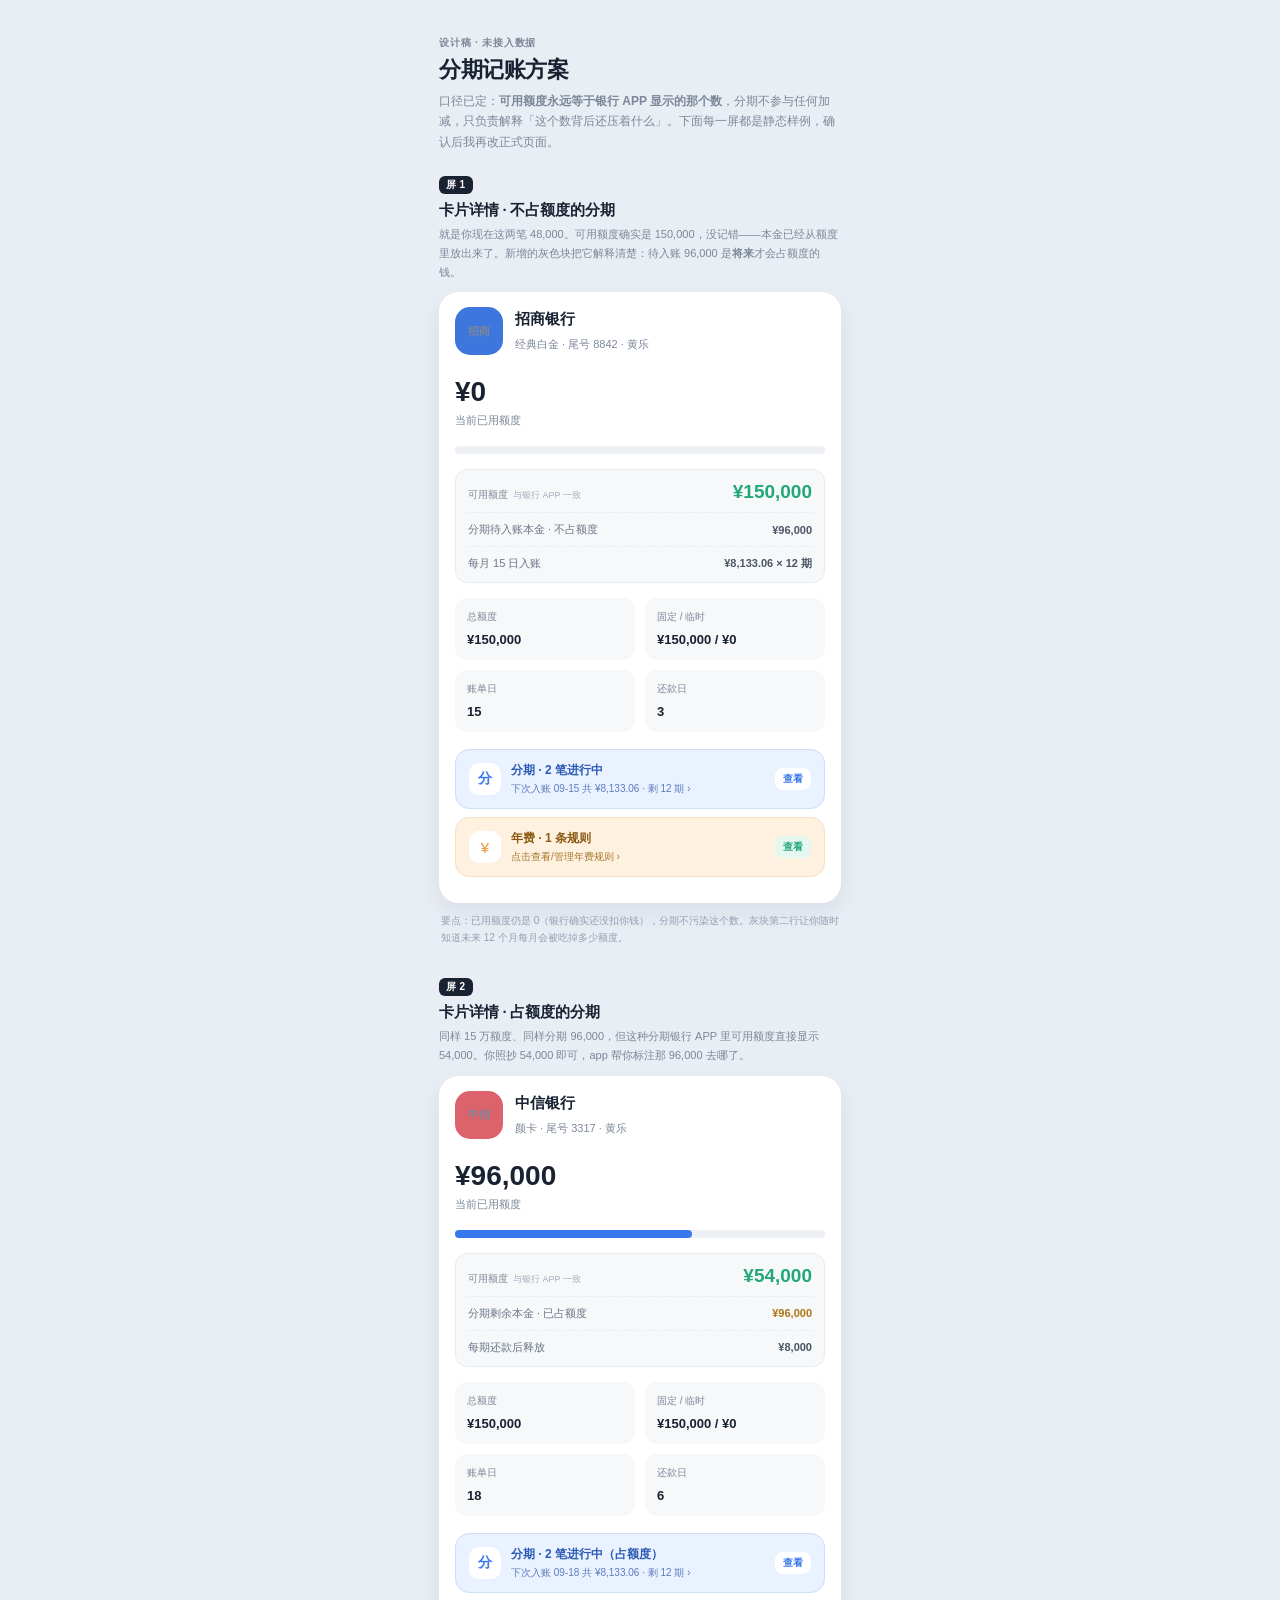
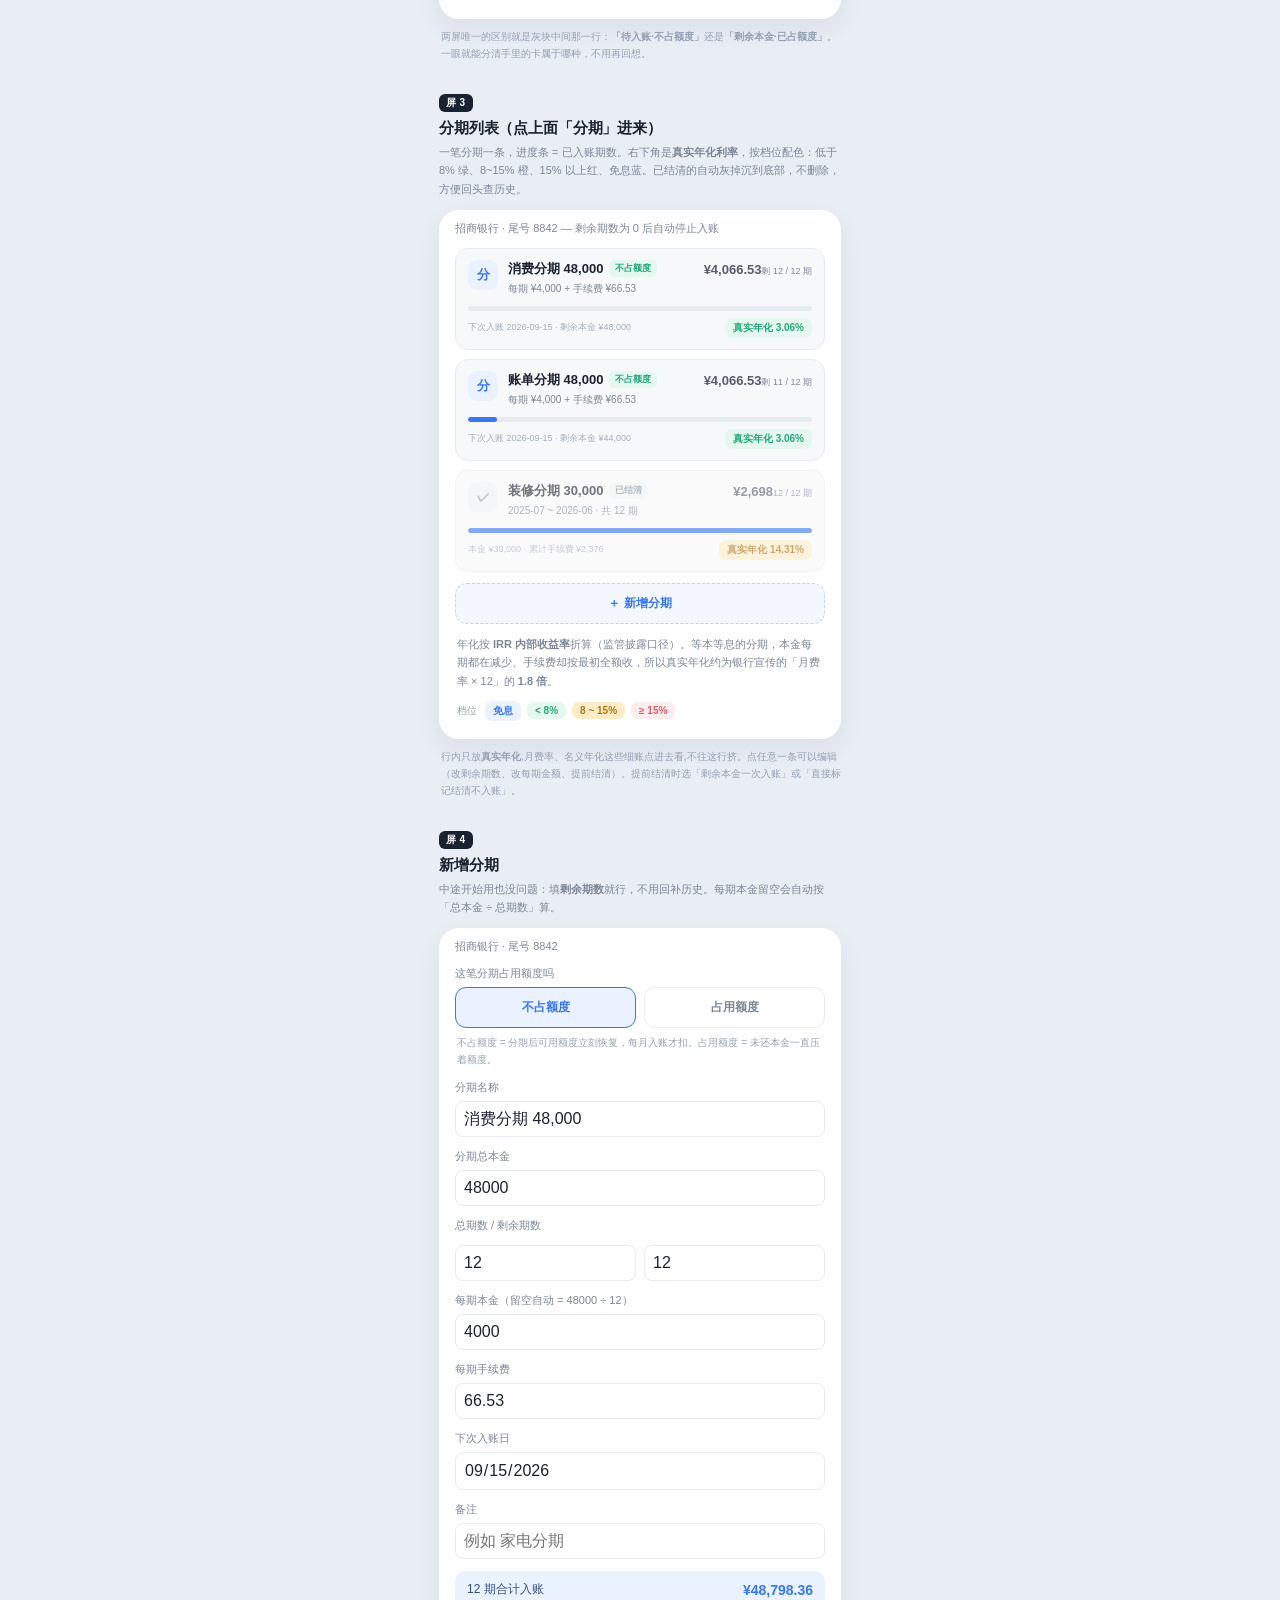
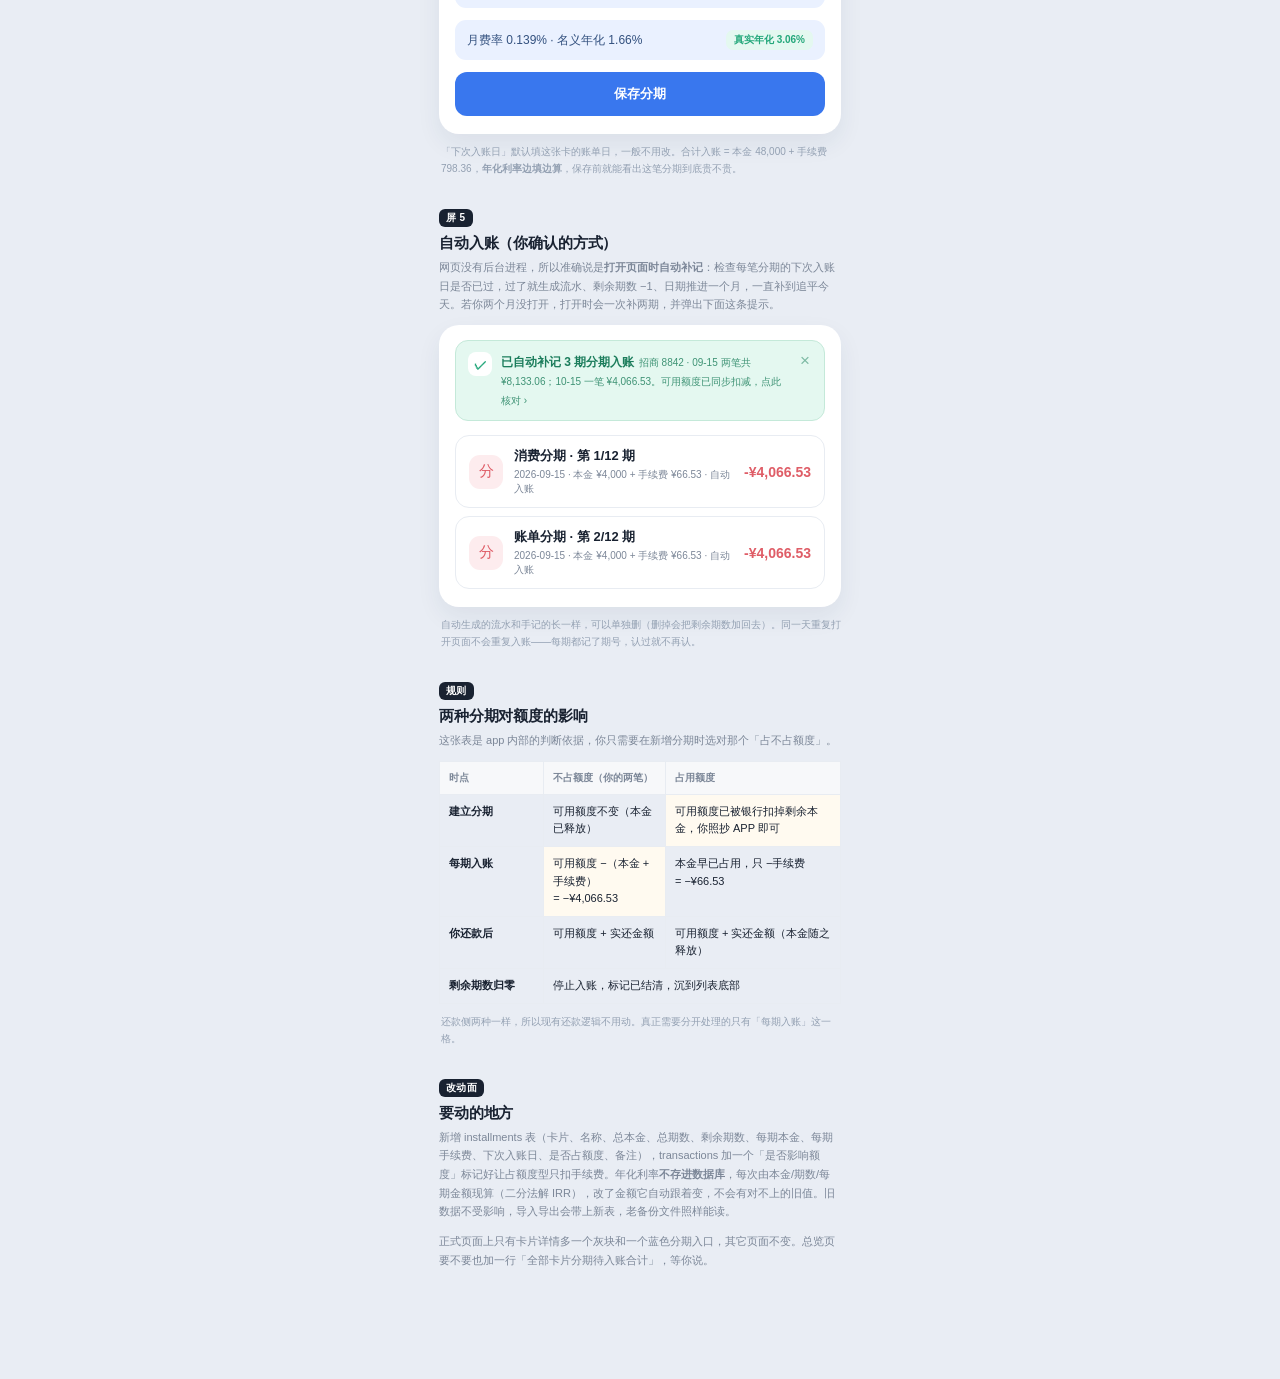
==== design-installment.html @ d898bb65 "新增信用卡分期:两种分期只差是否占用额度,到入账日打开页面自动补记,列表显示IRR真实年化,资源版本升到20260824a 数据层:新增 installments 表,transactions 增加 " ====
<!DOCTYPE html>
<html lang="zh-CN">
<head>
<meta charset="utf-8">
<meta name="viewport" content="width=device-width,initial-scale=1,viewport-fit=cover">
<title>分期功能设计稿 · 账务管家</title>
<link rel="stylesheet" href="styles.css">
<style>
/* 设计稿专用外壳(不进正式页面) */
.spec{max-width:430px;margin:0 auto;padding:calc(16px + env(safe-area-inset-top)) 14px 60px}
.spec-title{font-size:22px;font-weight:700;letter-spacing:-.02em;margin:0 0 6px}
.spec-lead{font-size:12px;color:var(--muted);line-height:1.7;margin:0 0 22px}
.spec-sec{margin-bottom:30px}
.spec-num{display:inline-block;font-size:10px;font-weight:800;color:#fff;background:var(--ink);border-radius:6px;padding:2px 7px;margin-bottom:7px;letter-spacing:.04em}
.spec-h{font-size:15px;font-weight:700;margin:0 0 5px}
.spec-cap{font-size:11px;color:var(--muted);line-height:1.7;margin:0 0 11px}
.mock{background:var(--surface);border-radius:20px;padding:15px 16px 18px;box-shadow:var(--shadow)}
.spec-note{font-size:10px;color:#93a0b2;line-height:1.7;margin-top:9px;padding-left:2px}

/* ===== 以下是准备搬进 pwa-overrides.css 的新增样式 ===== */

/* 额度拆解:可用额度下面挂一行解释 */
.limit-split{background:#f7f8fa;border:1px solid var(--line);border-radius:12px;padding:11px 12px;margin:-6px 0 15px}
.limit-split .ls-top{display:flex;align-items:baseline;justify-content:space-between}
.limit-split .ls-label{font-size:10px;color:var(--muted)}
.limit-split .ls-value{font-size:19px;font-weight:700;color:var(--green)}
.limit-split .ls-bank{font-size:9px;color:#a3aebd;margin-left:5px;font-weight:500}
.limit-split .ls-line{display:flex;align-items:center;justify-content:space-between;margin-top:9px;padding-top:9px;border-top:1px dashed var(--line);font-size:11px;color:#6a7686}
.limit-split .ls-line b{font-weight:700;color:#4a5566}
.limit-split .ls-line.occupy b{color:#b07414}

/* 分期入口块(仿年费块,蓝色系) */
.inst-entry{display:flex;align-items:center;gap:10px;background:var(--blue-soft);border:1px solid #cfdefb;border-radius:14px;padding:12px 13px;margin:4px 0 8px;cursor:pointer}
.inst-entry .ie-icon{width:32px;height:32px;border-radius:10px;display:grid;place-items:center;background:#fff;color:var(--blue);font-size:14px;font-weight:800;flex:0 0 auto}
.inst-entry .ie-body{flex:1;display:flex;flex-direction:column;gap:3px;min-width:0}
.inst-entry .ie-title{font-size:12px;font-weight:700;color:#2c5bb5}
.inst-entry .ie-sub{font-size:10px;color:#5c7dbd}
.inst-entry .ie-state{font-size:10px;font-weight:700;padding:4px 8px;border-radius:8px;background:#fff;color:var(--blue)}

/* 分期条目 */
.inst-row{background:#f7f8fa;border:1px solid var(--line);border-radius:13px;padding:11px 12px;margin-bottom:9px}
.inst-row .ir-top{display:flex;align-items:flex-start;gap:10px}
.inst-row .ir-ic{width:30px;height:30px;border-radius:9px;background:var(--blue-soft);color:var(--blue);display:grid;place-items:center;font-size:13px;font-weight:800;flex:0 0 auto}
.inst-row .ir-body{flex:1;min-width:0}
.inst-row .ir-title{font-size:13px;font-weight:700;display:flex;align-items:center;gap:6px;flex-wrap:wrap}
.inst-row .ir-sub{font-size:10px;color:var(--muted);margin-top:3px;line-height:1.6}
.inst-row .ir-amt{flex:0 0 auto;text-align:right}
.inst-row .ir-per{font-size:13px;font-weight:700;color:#54606e;white-space:nowrap}
.inst-row .ir-left{font-size:9px;color:var(--muted);margin-top:2px}
.inst-tag{font-size:9px;font-weight:800;border-radius:6px;padding:2px 6px;white-space:nowrap;background:var(--green-soft);color:var(--green)}
.inst-tag.occupy{background:#fdecc8;color:#b07414}
.inst-tag.done{background:#eef1f5;color:#8b96a5}
.inst-bar{height:5px;background:#e7ebf1;border-radius:6px;margin-top:9px;overflow:hidden}
.inst-bar span{display:block;height:100%;background:var(--blue);border-radius:6px}
.inst-row.settled{opacity:.62}
.inst-row.settled .ir-ic{background:#eef1f5;color:#8b96a5}
.inst-foot{display:flex;align-items:center;justify-content:space-between;gap:8px;font-size:9px;color:#a3aebd;margin-top:7px}
.inst-foot>span:first-child{min-width:0;overflow:hidden;text-overflow:ellipsis;white-space:nowrap}
/* 年化利率 chip:按真实年化(IRR)分档配色 0=免息 <8%绿 8~15%橙 >=15%红 */
.rate-chip{flex:0 0 auto;font-size:10px;font-weight:800;border-radius:7px;padding:3px 8px;white-space:nowrap}
.rate-chip.free{background:var(--blue-soft);color:var(--blue)}
.rate-chip.low{background:var(--green-soft);color:var(--green)}
.rate-chip.mid{background:#fdecc8;color:#b07414}
.rate-chip.high{background:var(--red-soft);color:var(--red)}
.rate-legend{display:flex;align-items:center;flex-wrap:wrap;gap:6px;margin:10px 2px 0}
.rate-legend em{font-style:normal;font-size:10px;color:#93a0b2;margin-right:2px}

/* 自动补记提示条 */
.autopost{display:flex;align-items:flex-start;gap:9px;background:var(--green-soft);border:1px solid #c4e9d9;border-radius:13px;padding:11px 12px;margin-bottom:14px}
.autopost .ap-ic{width:24px;height:24px;border-radius:8px;background:#fff;color:var(--green);display:grid;place-items:center;font-size:13px;font-weight:800;flex:0 0 auto}
.autopost .ap-body{flex:1;min-width:0}
.autopost .ap-title{font-size:12px;font-weight:700;color:#1c7d5c}
.autopost .ap-sub{font-size:10px;color:#3f9375;margin-top:3px;line-height:1.6}
.autopost .ap-x{border:0;background:transparent;color:#7cb9a3;font-size:17px;line-height:1;padding:0 2px;cursor:pointer}

/* 规则对照表 */
.rule-table{width:100%;border-collapse:collapse;font-size:11px;margin-top:4px}
.rule-table th,.rule-table td{border:1px solid var(--line);padding:8px 9px;text-align:left;vertical-align:top;line-height:1.6}
.rule-table th{background:#f7f8fa;font-size:10px;color:var(--muted);font-weight:700}
.rule-table td b{color:var(--ink)}
.rule-table .hit{background:#fffaf0}
</style>
</head>
<body>
<div class="spec">

<p class="eyebrow">设计稿 · 未接入数据</p>
<h1 class="spec-title">分期记账方案</h1>
<p class="spec-lead">口径已定：<b>可用额度永远等于银行 APP 显示的那个数</b>，分期不参与任何加减，只负责解释「这个数背后还压着什么」。下面每一屏都是静态样例，确认后我再改正式页面。</p>

<!-- ============ 屏 1 ============ -->
<section class="spec-sec">
  <span class="spec-num">屏 1</span>
  <h2 class="spec-h">卡片详情 · 不占额度的分期</h2>
  <p class="spec-cap">就是你现在这两笔 48,000。可用额度确实是 150,000，没记错——本金已经从额度里放出来了。新增的灰色块把它解释清楚：待入账 96,000 是<b>将来</b>才会占额度的钱。</p>
  <div class="mock">
    <div class="detail-hero"><span class="bank-mark blue">招商</span><div><strong>招商银行</strong><span>经典白金 · 尾号 8842 · 黄乐</span></div></div>
    <div class="detail-amount">¥0</div><div class="detail-caption">当前已用额度</div>
    <div class="detail-progress"><span style="width:0%"></span></div>

    <div class="limit-split">
      <div class="ls-top"><span class="ls-label">可用额度<span class="ls-bank">与银行 APP 一致</span></span><span class="ls-value">¥150,000</span></div>
      <div class="ls-line"><span>分期待入账本金 · 不占额度</span><b>¥96,000</b></div>
      <div class="ls-line"><span>每月 15 日入账</span><b>¥8,133.06 × 12 期</b></div>
    </div>

    <div class="detail-grid">
      <div class="detail-cell"><span>总额度</span><strong>¥150,000</strong></div>
      <div class="detail-cell"><span>固定 / 临时</span><strong>¥150,000 / ¥0</strong></div>
      <div class="detail-cell"><span>账单日</span><strong>15</strong></div>
      <div class="detail-cell"><span>还款日</span><strong>3</strong></div>
    </div>

    <div class="inst-entry"><span class="ie-icon">分</span><span class="ie-body"><span class="ie-title">分期 · 2 笔进行中</span><span class="ie-sub">下次入账 09-15 共 ¥8,133.06 · 剩 12 期 ›</span></span><span class="ie-state">查看</span></div>
    <div class="annual-fee"><span class="af-icon">¥</span><span class="af-body"><span class="af-title">年费 · 1 条规则</span><span class="af-sub">点击查看/管理年费规则 ›</span></span><span class="af-state">查看</span></div>
  </div>
  <p class="spec-note">要点：已用额度仍是 0（银行确实还没扣你钱），分期不污染这个数。灰块第二行让你随时知道未来 12 个月每月会被吃掉多少额度。</p>
</section>

<!-- ============ 屏 2 ============ -->
<section class="spec-sec">
  <span class="spec-num">屏 2</span>
  <h2 class="spec-h">卡片详情 · 占额度的分期</h2>
  <p class="spec-cap">同样 15 万额度、同样分期 96,000，但这种分期银行 APP 里可用额度直接显示 54,000。你照抄 54,000 即可，app 帮你标注那 96,000 去哪了。</p>
  <div class="mock">
    <div class="detail-hero"><span class="bank-mark red">中信</span><div><strong>中信银行</strong><span>颜卡 · 尾号 3317 · 黄乐</span></div></div>
    <div class="detail-amount">¥96,000</div><div class="detail-caption">当前已用额度</div>
    <div class="detail-progress"><span style="width:64%"></span></div>

    <div class="limit-split">
      <div class="ls-top"><span class="ls-label">可用额度<span class="ls-bank">与银行 APP 一致</span></span><span class="ls-value">¥54,000</span></div>
      <div class="ls-line occupy"><span>分期剩余本金 · 已占额度</span><b>¥96,000</b></div>
      <div class="ls-line"><span>每期还款后释放</span><b>¥8,000</b></div>
    </div>

    <div class="detail-grid">
      <div class="detail-cell"><span>总额度</span><strong>¥150,000</strong></div>
      <div class="detail-cell"><span>固定 / 临时</span><strong>¥150,000 / ¥0</strong></div>
      <div class="detail-cell"><span>账单日</span><strong>18</strong></div>
      <div class="detail-cell"><span>还款日</span><strong>6</strong></div>
    </div>

    <div class="inst-entry"><span class="ie-icon">分</span><span class="ie-body"><span class="ie-title">分期 · 2 笔进行中（占额度）</span><span class="ie-sub">下次入账 09-18 共 ¥8,133.06 · 剩 12 期 ›</span></span><span class="ie-state">查看</span></div>
  </div>
  <p class="spec-note">两屏唯一的区别就是灰块中间那一行：<b>「待入账·不占额度」</b>还是<b>「剩余本金·已占额度」</b>。一眼就能分清手里的卡属于哪种，不用再回想。</p>
</section>


<!-- ============ 屏 3 ============ -->
<section class="spec-sec">
  <span class="spec-num">屏 3</span>
  <h2 class="spec-h">分期列表（点上面「分期」进来）</h2>
  <p class="spec-cap">一笔分期一条，进度条 = 已入账期数。右下角是<b>真实年化利率</b>，按档位配色：低于 8% 绿、8~15% 橙、15% 以上红、免息蓝。已结清的自动灰掉沉到底部，不删除，方便回头查历史。</p>
  <div class="mock">
    <p class="muted" style="margin:-4px 0 12px">招商银行 · 尾号 8842 — 剩余期数为 0 后自动停止入账</p>

    <div class="inst-row">
      <div class="ir-top">
        <span class="ir-ic">分</span>
        <span class="ir-body">
          <span class="ir-title">消费分期 48,000<span class="inst-tag">不占额度</span></span>
          <span class="ir-sub">每期 ¥4,000 + 手续费 ¥66.53</span>
        </span>
        <span class="ir-amt"><span class="ir-per">¥4,066.53</span><span class="ir-left">剩 12 / 12 期</span></span>
      </div>
      <div class="inst-bar"><span style="width:0%"></span></div>
      <div class="inst-foot"><span>下次入账 2026-09-15 · 剩余本金 ¥48,000</span><span class="rate-chip low">真实年化 3.06%</span></div>
    </div>

    <div class="inst-row">
      <div class="ir-top">
        <span class="ir-ic">分</span>
        <span class="ir-body">
          <span class="ir-title">账单分期 48,000<span class="inst-tag">不占额度</span></span>
          <span class="ir-sub">每期 ¥4,000 + 手续费 ¥66.53</span>
        </span>
        <span class="ir-amt"><span class="ir-per">¥4,066.53</span><span class="ir-left">剩 11 / 12 期</span></span>
      </div>
      <div class="inst-bar"><span style="width:8.3%"></span></div>
      <div class="inst-foot"><span>下次入账 2026-09-15 · 剩余本金 ¥44,000</span><span class="rate-chip low">真实年化 3.06%</span></div>
    </div>

    <div class="inst-row settled">
      <div class="ir-top">
        <span class="ir-ic">✓</span>
        <span class="ir-body">
          <span class="ir-title">装修分期 30,000<span class="inst-tag done">已结清</span></span>
          <span class="ir-sub">2025-07 ~ 2026-06 · 共 12 期</span>
        </span>
        <span class="ir-amt"><span class="ir-per">¥2,698</span><span class="ir-left">12 / 12 期</span></span>
      </div>
      <div class="inst-bar"><span style="width:100%"></span></div>
      <div class="inst-foot"><span>本金 ¥30,000 · 累计手续费 ¥2,376</span><span class="rate-chip mid">真实年化 14.31%</span></div>
    </div>

    <button class="add-rule">＋ 新增分期</button>
    <p class="muted" style="margin:11px 2px 0;line-height:1.7">年化按 <b>IRR 内部收益率</b>折算（监管披露口径）。等本等息的分期，本金每期都在减少、手续费却按最初全额收，所以真实年化约为银行宣传的「月费率 × 12」的 <b>1.8 倍</b>。</p>
    <div class="rate-legend"><em>档位</em><span class="rate-chip free">免息</span><span class="rate-chip low">&lt; 8%</span><span class="rate-chip mid">8 ~ 15%</span><span class="rate-chip high">≥ 15%</span></div>
  </div>
  <p class="spec-note">行内只放<b>真实年化</b>,月费率、名义年化这些细账点进去看,不往这行挤。点任意一条可以编辑（改剩余期数、改每期金额、提前结清）。提前结清时选「剩余本金一次入账」或「直接标记结清不入账」。</p>
</section>

<!-- ============ 屏 4 ============ -->
<section class="spec-sec">
  <span class="spec-num">屏 4</span>
  <h2 class="spec-h">新增分期</h2>
  <p class="spec-cap">中途开始用也没问题：填<b>剩余期数</b>就行，不用回补历史。每期本金留空会自动按「总本金 ÷ 总期数」算。</p>
  <div class="mock">
    <p class="muted" style="margin:-4px 0 10px">招商银行 · 尾号 8842</p>

    <label class="field-label">这笔分期占用额度吗</label>
    <div class="type-seg">
      <button class="on">不占额度</button>
      <button>占用额度</button>
    </div>
    <p class="spec-note" style="margin-top:6px">不占额度 = 分期后可用额度立刻恢复，每月入账才扣。占用额度 = 未还本金一直压着额度。</p>

    <label class="field-label">分期名称</label>
    <input class="modal-input" value="消费分期 48,000" readonly>

    <label class="field-label">分期总本金</label>
    <input class="modal-input" value="48000" readonly>

    <label class="field-label">总期数 / 剩余期数</label>
    <div class="query-bar"><input class="modal-input" value="12" readonly><input class="modal-input" value="12" readonly></div>

    <label class="field-label">每期本金（留空自动 = 48000 ÷ 12）</label>
    <input class="modal-input" value="4000" readonly>

    <label class="field-label">每期手续费</label>
    <input class="modal-input" value="66.53" readonly>

    <label class="field-label">下次入账日</label>
    <input class="modal-input" type="date" value="2026-09-15" readonly>

    <label class="field-label">备注</label>
    <input class="modal-input" placeholder="例如 家电分期" readonly>

    <div class="settle-line"><span>12 期合计入账</span><strong>¥48,798.36</strong></div>
    <div class="settle-line"><span>月费率 0.139% · 名义年化 1.66%</span><span class="rate-chip low">真实年化 3.06%</span></div>
    <button class="primary-action">保存分期</button>
  </div>
  <p class="spec-note">「下次入账日」默认填这张卡的账单日，一般不用改。合计入账 = 本金 48,000 + 手续费 798.36，<b>年化利率边填边算</b>，保存前就能看出这笔分期到底贵不贵。</p>
</section>

<!-- ============ 屏 5 ============ -->
<section class="spec-sec">
  <span class="spec-num">屏 5</span>
  <h2 class="spec-h">自动入账（你确认的方式）</h2>
  <p class="spec-cap">网页没有后台进程，所以准确说是<b>打开页面时自动补记</b>：检查每笔分期的下次入账日是否已过，过了就生成流水、剩余期数 −1、日期推进一个月，一直补到追平今天。若你两个月没打开，打开时会一次补两期，并弹出下面这条提示。</p>
  <div class="mock">
    <div class="autopost">
      <span class="ap-ic">✓</span>
      <span class="ap-body">
        <span class="ap-title">已自动补记 3 期分期入账</span>
        <span class="ap-sub">招商 8842 · 09-15 两笔共 ¥8,133.06；10-15 一笔 ¥4,066.53。可用额度已同步扣减，点此核对 ›</span>
      </span>
      <button class="ap-x">×</button>
    </div>

    <div class="flow-list">
      <div class="flow-item">
        <span class="flow-ic out">分</span>
        <span class="flow-main"><span class="flow-title">消费分期 · 第 1/12 期</span><span class="flow-meta">2026-09-15 · 本金 ¥4,000 + 手续费 ¥66.53 · 自动入账</span></span>
        <span class="flow-amt out">-¥4,066.53</span>
      </div>
      <div class="flow-item">
        <span class="flow-ic out">分</span>
        <span class="flow-main"><span class="flow-title">账单分期 · 第 2/12 期</span><span class="flow-meta">2026-09-15 · 本金 ¥4,000 + 手续费 ¥66.53 · 自动入账</span></span>
        <span class="flow-amt out">-¥4,066.53</span>
      </div>
    </div>
  </div>
  <p class="spec-note">自动生成的流水和手记的长一样，可以单独删（删掉会把剩余期数加回去）。同一天重复打开页面不会重复入账——每期都记了期号，认过就不再认。</p>
</section>

<!-- ============ 规则对照 ============ -->
<section class="spec-sec">
  <span class="spec-num">规则</span>
  <h2 class="spec-h">两种分期对额度的影响</h2>
  <p class="spec-cap">这张表是 app 内部的判断依据，你只需要在新增分期时选对那个「占不占额度」。</p>
  <table class="rule-table">
    <tr><th style="width:26%">时点</th><th>不占额度（你的两笔）</th><th>占用额度</th></tr>
    <tr><td><b>建立分期</b></td><td>可用额度不变（本金已释放）</td><td class="hit">可用额度已被银行扣掉剩余本金，你照抄 APP 即可</td></tr>
    <tr><td><b>每期入账</b></td><td class="hit">可用额度 −（本金 + 手续费）<br>= −¥4,066.53</td><td>本金早已占用，只 −手续费<br>= −¥66.53</td></tr>
    <tr><td><b>你还款后</b></td><td>可用额度 + 实还金额</td><td>可用额度 + 实还金额（本金随之释放）</td></tr>
    <tr><td><b>剩余期数归零</b></td><td colspan="2">停止入账，标记已结清，沉到列表底部</td></tr>
  </table>
  <p class="spec-note">还款侧两种一样，所以现有还款逻辑不用动。真正需要分开处理的只有「每期入账」这一格。</p>
</section>

<!-- ============ 影响面 ============ -->
<section class="spec-sec">
  <span class="spec-num">改动面</span>
  <h2 class="spec-h">要动的地方</h2>
  <p class="spec-cap">新增 installments 表（卡片、名称、总本金、总期数、剩余期数、每期本金、每期手续费、下次入账日、是否占额度、备注），transactions 加一个「是否影响额度」标记好让占额度型只扣手续费。年化利率<b>不存进数据库</b>，每次由本金/期数/每期金额现算（二分法解 IRR），改了金额它自动跟着变，不会有对不上的旧值。旧数据不受影响，导入导出会带上新表，老备份文件照样能读。</p>
  <p class="spec-cap" style="margin-bottom:0">正式页面上只有卡片详情多一个灰块和一个蓝色分期入口，其它页面不变。总览页要不要也加一行「全部卡片分期待入账合计」，等你说。</p>
</section>

</div>
</body>
</html>
---- styles.css ----
/* 账务管家 PWA — 移动端样式(移植 xyk 功能,本地 SQLite) */
*{box-sizing:border-box}
html{-webkit-text-size-adjust:100%;overflow-x:hidden}
body{margin:0;width:100%;overflow-x:hidden;background:#e9edf4;color:var(--ink);font-family:-apple-system,BlinkMacSystemFont,"SF Pro Display","PingFang SC","Microsoft YaHei",sans-serif;-webkit-font-smoothing:antialiased}
:root{--bg:#f5f7fb;--surface:#fff;--ink:#192231;--muted:#7c8798;--line:#e8ecf2;--blue:#3977ee;--blue-soft:#eaf1ff;--green:#23a77a;--green-soft:#e4f8f0;--orange:#e99538;--orange-soft:#fff1df;--red:#df5d67;--red-soft:#fdecee;--shadow:0 10px 24px rgba(31,50,80,.07)}
.phone-shell{position:relative;width:100%;max-width:430px;min-height:100svh;margin:0 auto;background:var(--bg);padding:calc(18px + env(safe-area-inset-top)) calc(18px + env(safe-area-inset-right)) calc(96px + env(safe-area-inset-bottom)) calc(18px + env(safe-area-inset-left));overflow:hidden}
.topbar{display:flex;align-items:flex-start;justify-content:space-between;margin-bottom:22px}
.eyebrow{margin:0 0 5px;text-transform:uppercase;letter-spacing:.08em;font-size:10px;font-weight:700;color:var(--muted)}
h1,h2,p{margin:0}h1{font-size:28px;letter-spacing:-.02em}h2{font-size:19px;letter-spacing:-.01em}
.avatar,.profile-avatar{border:0;background:var(--ink);color:#fff;border-radius:50%;display:grid;place-items:center;font-weight:700}.avatar{width:38px;height:38px;font-size:15px}
.hero-summary{background:linear-gradient(145deg,#203451,#28466c);border-radius:22px;padding:20px;color:#fff;box-shadow:var(--shadow);margin-bottom:26px;overflow:hidden}
.page{max-width:100%}.card-item,.flow-item,.calendar-strip,.detail-grid{max-width:100%}
.summary-heading,.usage-meta,.section-heading,.repayment-header,.cards-count,.modal-header,.profile-card,.setting-row{display:flex;align-items:center;justify-content:space-between}
.summary-heading{font-size:13px;color:#b9c9df}.icon-button{border:0;background:rgba(255,255,255,.12);color:#fff;width:30px;height:30px;border-radius:10px;font-size:19px}
.hero-number{margin-top:22px;font-size:29px;font-weight:700}.hero-unit{font-size:11px;font-weight:500;color:#b9c9df;margin-left:8px}
.usage-track{height:7px;background:rgba(255,255,255,.17);border-radius:10px;margin:16px 0 8px;overflow:hidden}.usage-track span{display:block;height:100%;background:#64d6ba;border-radius:10px}
.usage-meta{font-size:11px;color:#c0d0e4}.usage-meta strong{font-size:12px;color:#fff}
.summary-grid{display:grid;grid-template-columns:repeat(3,1fr);gap:10px;margin-top:20px;padding-top:17px;border-top:1px solid rgba(255,255,255,.14)}.summary-grid div{display:flex;flex-direction:column;gap:5px;min-width:0}.summary-grid span{font-size:10px;color:#a9bbd3}.summary-grid strong{font-size:13px;font-weight:600;white-space:nowrap;overflow:hidden;text-overflow:ellipsis}
.section-heading{margin:0 2px 11px}.section-heading>div{display:flex;flex-direction:column}
.text-button,.add-button{border:0;background:transparent;color:var(--blue);font-size:12px;font-weight:600;padding:6px 0}.add-button{background:var(--blue-soft);padding:8px 12px;border-radius:10px}
.card-list{display:flex;flex-direction:column;gap:10px}
.card-item{display:flex;flex-direction:column;align-items:stretch;background:var(--surface);border:1px solid var(--line);border-radius:16px;padding:13px 14px;box-shadow:0 4px 12px rgba(31,50,80,.035);cursor:pointer;text-align:left;width:100%}
.card-top{display:flex;align-items:center;gap:12px}
.bank-mark{width:38px;height:38px;border-radius:12px;display:grid;place-items:center;font-size:13px;font-weight:800;color:#fff;flex:0 0 auto}
.bank-mark.blue{background:#3d76dc}.bank-mark.orange{background:#ed9a3d}.bank-mark.purple{background:#8b67d8}.bank-mark.teal{background:#27a992}.bank-mark.red{background:#dc626c}
.card-main{min-width:0;display:flex;flex-direction:column;gap:4px;flex:1}.card-name{font-size:13px;font-weight:700;display:flex;align-items:center;gap:6px}.card-sub{font-size:11px;color:var(--muted)}
.today-badge{font-size:9px;font-weight:800;color:#fff;background:var(--red);border-radius:6px;padding:2px 7px;letter-spacing:.02em}
.card-right{text-align:right;display:flex;flex-direction:column;gap:3px;min-width:0}.card-avail{font-size:13px;font-weight:700;color:var(--green)}.card-amount{font-size:12px;font-weight:600;color:#54606e}.card-due{font-size:10px;color:var(--orange)}.card-due.ok{color:var(--green)}.card-due.today{color:var(--red);font-weight:800}.card-bill{font-size:10px;color:var(--muted)}
.card-item.due-today{border-color:#f0b3b8;background:#fff6f6;box-shadow:0 4px 14px rgba(223,93,103,.14)}
.card-fees{margin-top:11px;padding-top:10px;border-top:1px dashed var(--line);display:flex;flex-direction:column;gap:7px}
.fee-line{display:flex;align-items:center;gap:8px;min-width:0}
.fee-line .fi{width:22px;height:22px;border-radius:7px;background:var(--orange-soft);color:var(--orange);display:grid;place-items:center;font-size:11px;font-weight:800;flex:0 0 auto}
.fee-line .ft{flex:1;min-width:0;font-size:11px;color:#6a7686;white-space:nowrap;overflow:hidden;text-overflow:ellipsis}
.fee-line .ft b{color:#4a5566;font-weight:700}
.fee-line .fs{flex:0 0 auto;font-size:10px;font-weight:700;padding:2px 8px;border-radius:7px;background:var(--green-soft);color:var(--green);white-space:nowrap}
.fee-line .fs.warn{background:#fdecc8;color:#b07414}
.fee-none{font-size:10px;color:#aab3bf}
.chevron{font-size:21px;color:#a8b1bf}
.page{display:none}.page.active{display:block}
.repayment-header{margin-bottom:19px}.month-button{border:1px solid var(--line);background:var(--surface);border-radius:12px;padding:0 13px;color:var(--ink);font-size:12px;font-weight:600}
.calendar-strip{display:grid;grid-template-columns:repeat(7,1fr);gap:3px;background:var(--surface);border:1px solid var(--line);border-radius:16px;padding:8px 6px;margin-bottom:14px}
.calendar-strip span{position:relative;text-align:center;border-radius:11px;padding:8px 2px 7px;font-size:14px;font-weight:700;color:#536174;cursor:pointer}
.calendar-strip small{display:block;font-size:9px;color:var(--muted);font-weight:500;margin-bottom:4px}
.calendar-strip .today{background:#f2f5f9}.calendar-strip .selected-day{background:var(--blue);color:#fff}.calendar-strip .selected-day small{color:#d5e3ff}
.calendar-strip .due-day i{position:absolute;bottom:5px;left:50%;margin-left:-2px;width:4px;height:4px;background:var(--orange);border-radius:50%}
.calendar-strip .bill-day i{position:absolute;bottom:5px;left:50%;margin-left:-2px;width:4px;height:4px;background:var(--blue);border-radius:50%}
.cal-legend{display:flex;gap:16px;justify-content:center;font-size:10px;color:var(--muted);margin-bottom:18px}
.cal-legend i{display:inline-block;width:6px;height:6px;border-radius:50%;margin-right:4px;vertical-align:middle}
.cal-legend .d-due{background:var(--orange)}.cal-legend .d-bill{background:var(--blue)}
.muted{font-size:11px;color:var(--muted)}.compact{margin-bottom:11px}
.settings-group{margin-bottom:25px}.settings-group .eyebrow{margin-left:2px;margin-bottom:8px}
.setting-row{width:100%;border:0;border-bottom:1px solid var(--line);background:transparent;padding:13px 2px;text-align:left;font-size:13px;cursor:pointer}
.setting-icon{width:30px;height:30px;border-radius:9px;display:grid;place-items:center;margin-right:10px;font-size:14px}
.setting-row span:nth-child(2){flex:1}.setting-icon.blue{background:var(--blue-soft);color:var(--blue)}.setting-icon.orange{background:var(--orange-soft);color:var(--orange)}.setting-icon.green{background:var(--green-soft);color:var(--green)}.setting-icon.purple{background:#f0ebff;color:#8060cb}.setting-icon.red{background:var(--red-soft);color:var(--red)}
.setting-row b{font-size:10px;color:var(--muted);font-weight:500}.setting-row .chevron{font-size:20px}
.bottom-nav{position:fixed;left:50%;bottom:0;transform:translateX(-50%);width:min(430px,100%);padding:9px 20px calc(9px + env(safe-area-inset-bottom));background:rgba(255,255,255,.94);backdrop-filter:blur(18px);border-top:1px solid var(--line);display:grid;grid-template-columns:repeat(3,1fr);z-index:10}
.nav-item{position:relative;border:0;background:transparent;color:#8993a2;display:flex;flex-direction:column;align-items:center;gap:3px;padding:4px;font-size:19px;cursor:pointer}.nav-item small{font-size:10px}.nav-item.active{color:var(--blue)}
.modal-backdrop{position:fixed;inset:0;background:rgba(18,31,48,.35);z-index:20;display:none;align-items:flex-end;justify-content:center}.modal-backdrop.show{display:flex}
.modal{width:min(430px,100%);background:var(--surface);border-radius:24px 24px 0 0;padding:10px 18px calc(22px + env(safe-area-inset-bottom));max-height:88svh;overflow:auto}
.modal-handle{width:35px;height:4px;background:#d7dde6;border-radius:5px;margin:0 auto 15px}.modal-header{margin-bottom:17px}.modal-header h2{font-size:18px}
.close-button{border:0;background:#f0f2f5;color:var(--muted);border-radius:50%;width:27px;height:27px;font-size:20px;line-height:1;cursor:pointer}
.detail-hero{display:flex;align-items:center;gap:12px;margin-bottom:21px}.detail-hero .bank-mark{width:48px;height:48px;border-radius:15px}.detail-hero strong{display:block;font-size:15px;margin-bottom:5px}.detail-hero span{font-size:11px;color:var(--muted)}
.detail-amount{font-size:28px;font-weight:700;margin-bottom:5px}.detail-caption{font-size:11px;color:var(--muted)}
.detail-progress{margin:18px 0 21px;height:8px;background:#edf0f4;border-radius:10px}.detail-progress span{display:block;background:var(--blue);height:100%;border-radius:10px}
.detail-grid{display:grid;grid-template-columns:repeat(2,1fr);gap:10px;margin-bottom:17px}.detail-cell{background:#f7f8fa;border-radius:12px;padding:12px}.detail-cell span{display:block;font-size:10px;color:var(--muted);margin-bottom:6px}.detail-cell strong{font-size:13px}
.detail-row{display:flex;justify-content:space-between;padding:13px 0;border-top:1px solid var(--line);font-size:12px}.detail-row span{color:var(--muted)}
.primary-action{width:100%;border:0;background:var(--blue);color:#fff;border-radius:12px;padding:13px;font-size:13px;font-weight:700;margin-top:12px;cursor:pointer}
.secondary-action{width:100%;border:1px solid #f1caca;background:#fff7f7;color:#c7525b;border-radius:12px;padding:12px;font-size:13px;font-weight:700;margin-top:9px;cursor:pointer}
.modal-input{width:100%;margin-top:6px;border:1px solid var(--line);border-radius:8px;background:#fff;padding:8px;font:inherit;font-size:16px;color:var(--ink)}
.topbar-search{border:0;background:var(--surface);border:1px solid var(--line);color:var(--muted);width:38px;height:38px;border-radius:12px;font-size:17px;cursor:pointer}
/* 登录页(本地口令锁) */
.auth-screen{width:100%;max-width:430px;margin:0 auto;min-height:100svh;background:linear-gradient(160deg,#233a5b,#31527a);display:none;flex-direction:column;justify-content:center;padding:calc(32px + env(safe-area-inset-top)) calc(26px + env(safe-area-inset-right)) calc(32px + env(safe-area-inset-bottom)) calc(26px + env(safe-area-inset-left));color:#fff}
.auth-screen.show{display:flex}
.auth-logo{width:60px;height:60px;border-radius:18px;background:rgba(255,255,255,.14);display:grid;place-items:center;font-size:28px;margin-bottom:20px}
.auth-screen h1{font-size:25px;margin-bottom:6px}
.auth-card{background:#fff;border-radius:20px;padding:20px 18px;color:var(--ink);box-shadow:0 18px 40px rgba(10,20,40,.3)}
.auth-card label{display:block;font-size:11px;color:var(--muted);margin:12px 0 0;font-weight:600}
.auth-card label:first-child{margin-top:0}
.auth-card input{width:100%;margin-top:6px;border:1px solid var(--line);border-radius:10px;padding:12px;font:inherit;font-size:16px}
.auth-btn{width:100%;border:0;background:var(--blue);color:#fff;border-radius:12px;padding:14px;font-size:14px;font-weight:700;margin-top:18px;cursor:pointer}
.auth-err{color:var(--red);font-size:12px;margin-top:12px;text-align:center;min-height:16px}
.auth-note{font-size:10px;color:#9fb2cc;text-align:center;margin-top:20px;line-height:1.6}
/* 年费多规则 */
.af-rule{display:flex;align-items:flex-start;gap:10px;background:#f7f8fa;border:1px solid var(--line);border-radius:13px;padding:11px 12px;margin-bottom:9px}
.af-rule .af-r-ic{width:30px;height:30px;border-radius:9px;background:var(--orange-soft);color:var(--orange);display:grid;place-items:center;font-size:14px;flex:0 0 auto}
.af-rule .af-r-body{flex:1;min-width:0}
.af-rule .af-r-title{font-size:13px;font-weight:700}
.af-rule .af-r-sub{font-size:10px;color:var(--muted);margin-top:3px;line-height:1.5}
.af-rule .af-r-state{font-size:10px;font-weight:700;padding:3px 8px;border-radius:8px;background:var(--green-soft);color:var(--green);white-space:nowrap;cursor:pointer}
.af-rule .af-r-state.warn{background:#fdecc8;color:#b07414}
.add-rule{width:100%;border:1px dashed #c7d3e6;background:#f4f7fd;color:var(--blue);border-radius:12px;padding:11px;font-size:12px;font-weight:700;cursor:pointer;margin-top:2px}
.settle-line{display:flex;justify-content:space-between;align-items:center;background:var(--blue-soft);border-radius:11px;padding:10px 12px;margin-top:12px;font-size:12px;color:#33517f}
.settle-line strong{font-size:14px;color:var(--blue)}
.settle-line.hide{display:none}
.query-bar{display:flex;gap:8px;margin-top:6px}.query-bar input{flex:1}
.query-sum{display:flex;gap:10px;margin:14px 0 6px}
.query-sum div{flex:1;background:#f7f8fa;border-radius:12px;padding:11px 12px}
.query-sum span{display:block;font-size:10px;color:var(--muted);margin-bottom:5px}
.query-sum strong{font-size:15px}.query-sum .out{color:var(--red)}.query-sum .pay{color:var(--green)}
.sort-row{display:flex;align-items:center;width:100%;border:0;background:transparent;border-bottom:1px solid var(--line);padding:14px 2px;font-size:14px;cursor:pointer;text-align:left}
.sort-row.on{color:var(--blue);font-weight:700}.sort-row .tick{margin-left:auto;color:var(--blue)}
.sort-trigger{border:1px solid var(--line);background:var(--surface);border-radius:9px;padding:5px 10px;font-size:11px;font-weight:600;color:var(--ink);cursor:pointer}
.annual-fee{display:flex;align-items:center;gap:10px;background:var(--orange-soft);border:1px solid #f5e2c4;border-radius:14px;padding:12px 13px;margin:4px 0 8px;cursor:pointer}
.annual-fee .af-icon{width:32px;height:32px;border-radius:10px;display:grid;place-items:center;background:#fff;color:var(--orange);font-size:15px;flex:0 0 auto}
.annual-fee .af-body{flex:1;display:flex;flex-direction:column;gap:3px}
.annual-fee .af-title{font-size:12px;font-weight:700;color:#8a5a12}
.annual-fee .af-sub{font-size:10px;color:#a5772f}
.annual-fee .af-state{font-size:10px;font-weight:700;padding:4px 8px;border-radius:8px;background:var(--green-soft);color:var(--green)}
.annual-fee .af-state.warn{background:#fdecc8;color:#b07414}
.fee-chip{display:inline-block;font-size:9px;font-weight:600;color:var(--muted);background:#f2f4f8;border-radius:6px;padding:2px 6px;margin-top:2px}
.flow-head{display:flex;align-items:center;justify-content:space-between;margin:18px 2px 10px}
.flow-head h3{font-size:14px;margin:0}.flow-head .flow-day{font-size:11px;color:var(--muted)}
.flow-list{display:flex;flex-direction:column;gap:8px}
.flow-item{display:flex;align-items:center;gap:11px;background:var(--surface);border:1px solid var(--line);border-radius:14px;padding:11px 13px}
.flow-ic{width:34px;height:34px;border-radius:11px;display:grid;place-items:center;font-size:15px;flex:0 0 auto}
.flow-ic.out{background:var(--red-soft);color:var(--red)}.flow-ic.pay{background:var(--green-soft);color:var(--green)}.flow-ic.other{background:var(--blue-soft);color:var(--blue)}
.flow-main{flex:1;min-width:0;display:flex;flex-direction:column;gap:3px}
.flow-title{font-size:13px;font-weight:600}.flow-meta{font-size:10px;color:var(--muted)}
.flow-amt{font-size:14px;font-weight:700}.flow-amt.out{color:var(--red)}.flow-amt.pay{color:var(--green)}
.flow-item.tap{cursor:pointer}
.flow-empty{background:var(--surface);border:1px dashed var(--line);border-radius:14px;padding:22px;text-align:center;color:var(--muted);font-size:12px}
.flow-cta{display:flex;gap:9px;margin-top:14px}
.flow-cta button{flex:1;border-radius:12px;padding:12px;font-size:13px;font-weight:700;cursor:pointer;border:0}
.flow-cta .rec{background:var(--blue);color:#fff}
.flow-cta .edit{background:var(--blue-soft);color:var(--blue)}
.type-seg{display:grid;grid-template-columns:repeat(2,1fr);gap:8px;margin:6px 0 4px}
.type-seg button{border:1px solid var(--line);background:#fff;border-radius:11px;padding:11px 4px;font-size:12px;font-weight:600;color:var(--muted);cursor:pointer}
.type-seg button.on{border-color:var(--blue);background:var(--blue-soft);color:var(--blue)}
.field-label{display:block;font-size:11px;color:var(--muted);margin:12px 0 0}
.big-amount-input{width:100%;border:0;border-bottom:2px solid var(--line);font-size:30px;font-weight:700;padding:6px 2px;outline:none;color:var(--ink)}
.big-amount-input:focus{border-color:var(--blue)}
.pick-row{display:flex;align-items:center;gap:11px;padding:11px 2px;border-bottom:1px solid var(--line)}
.pick-row .pick-del{margin-left:auto;border:1px solid #f1caca;background:#fff7f7;color:#c7525b;border-radius:9px;padding:6px 12px;font-size:12px;font-weight:600;cursor:pointer}
.day-picker{display:flex;flex-wrap:wrap;gap:6px;margin-top:8px}
.day-picker .day-button{width:38px;height:34px;border:1px solid var(--line);background:#fff;border-radius:9px;font-size:12px;font-weight:600;color:var(--ink);cursor:pointer}
.day-picker .day-button.on{border-color:var(--blue);background:var(--blue-soft);color:var(--blue)}
.toast{position:fixed;left:50%;bottom:88px;transform:translateX(-50%);background:rgba(24,34,49,.94);color:#fff;font-size:13px;padding:10px 18px;border-radius:12px;z-index:40;opacity:0;transition:opacity .2s;pointer-events:none;max-width:82%;text-align:center}
.toast.show{opacity:1}
@media(min-width:600px){body{padding:20px 0}.phone-shell,.auth-screen{min-height:780px;border-radius:0 0 30px 30px;box-shadow:0 20px 60px rgba(24,42,67,.15)}}
/* iOS 兜底:文本输入框默认字号 16px,否则 Safari 聚焦时会自动放大整页(把右边界推出屏幕)。
   用最低优先级的元素选择器,不会覆盖 .big-amount-input(30px)等更具体的类。 */
input,textarea,select{font-size:16px}
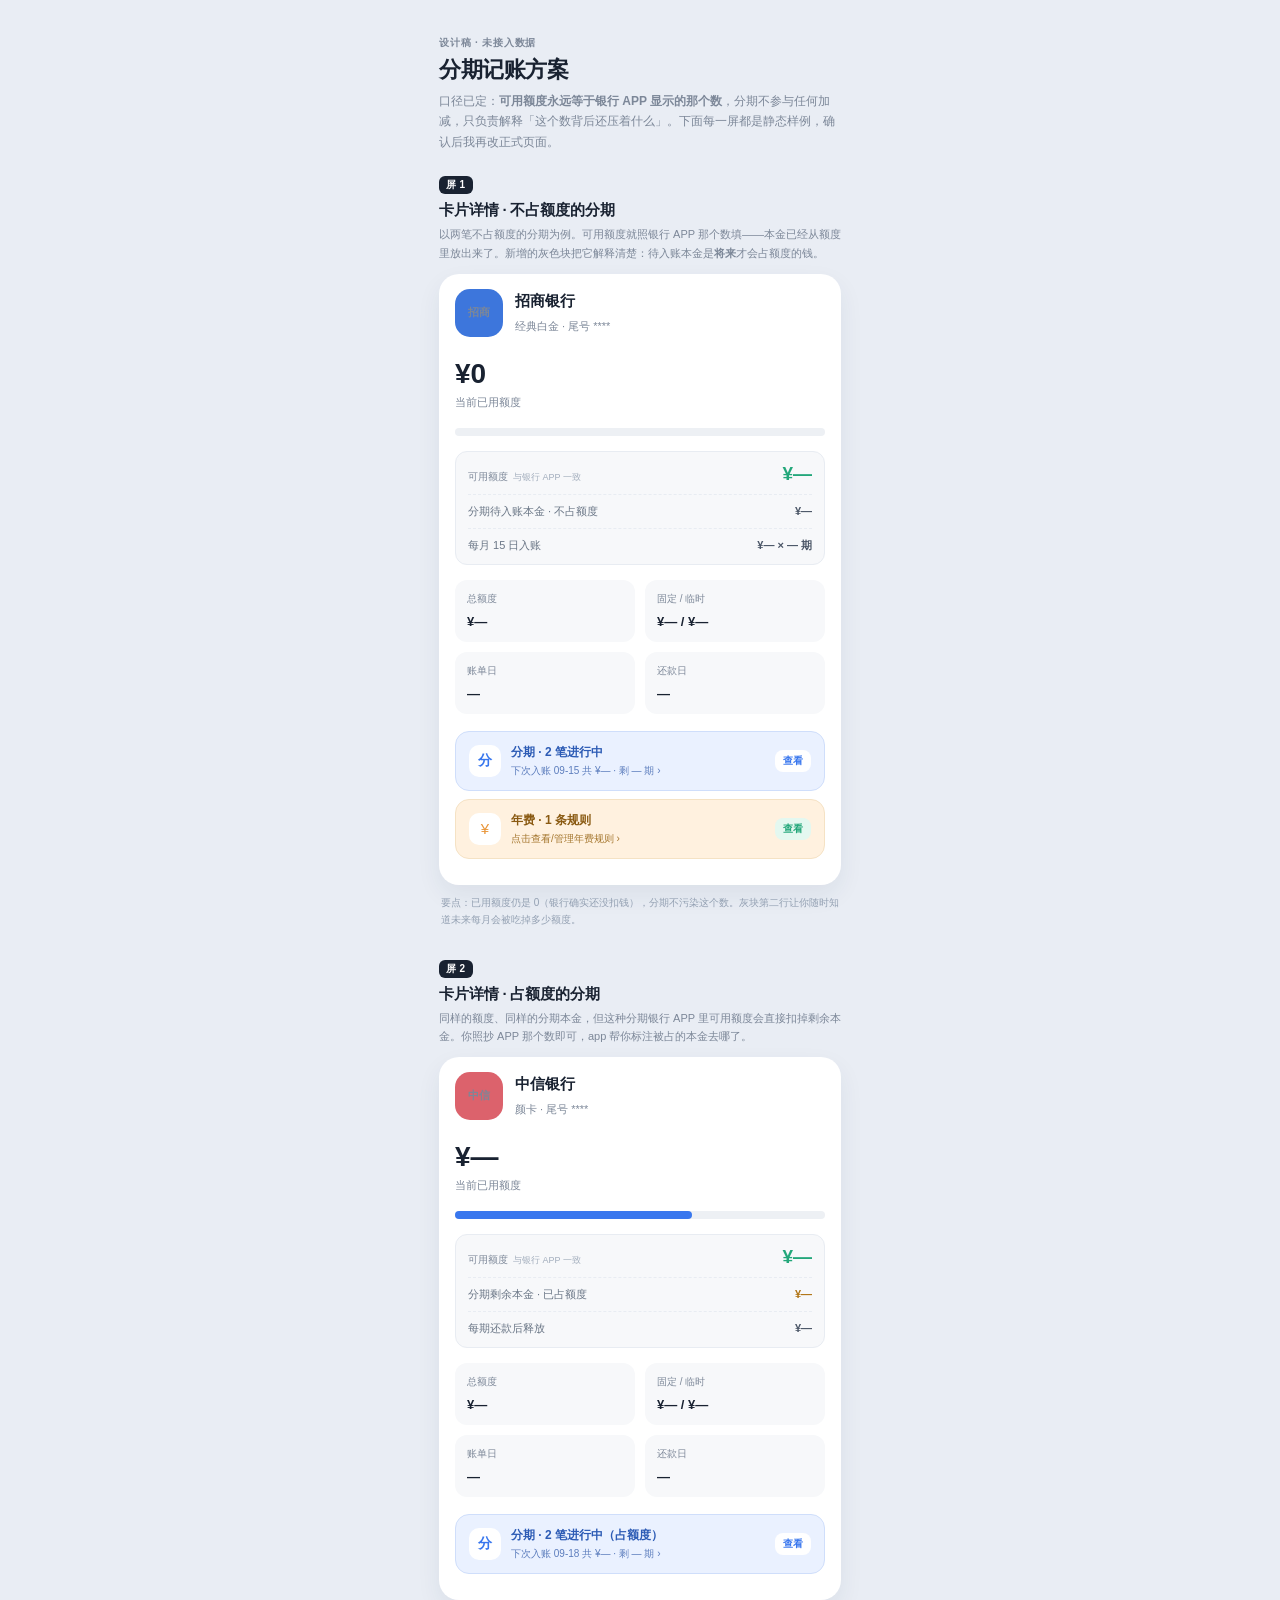
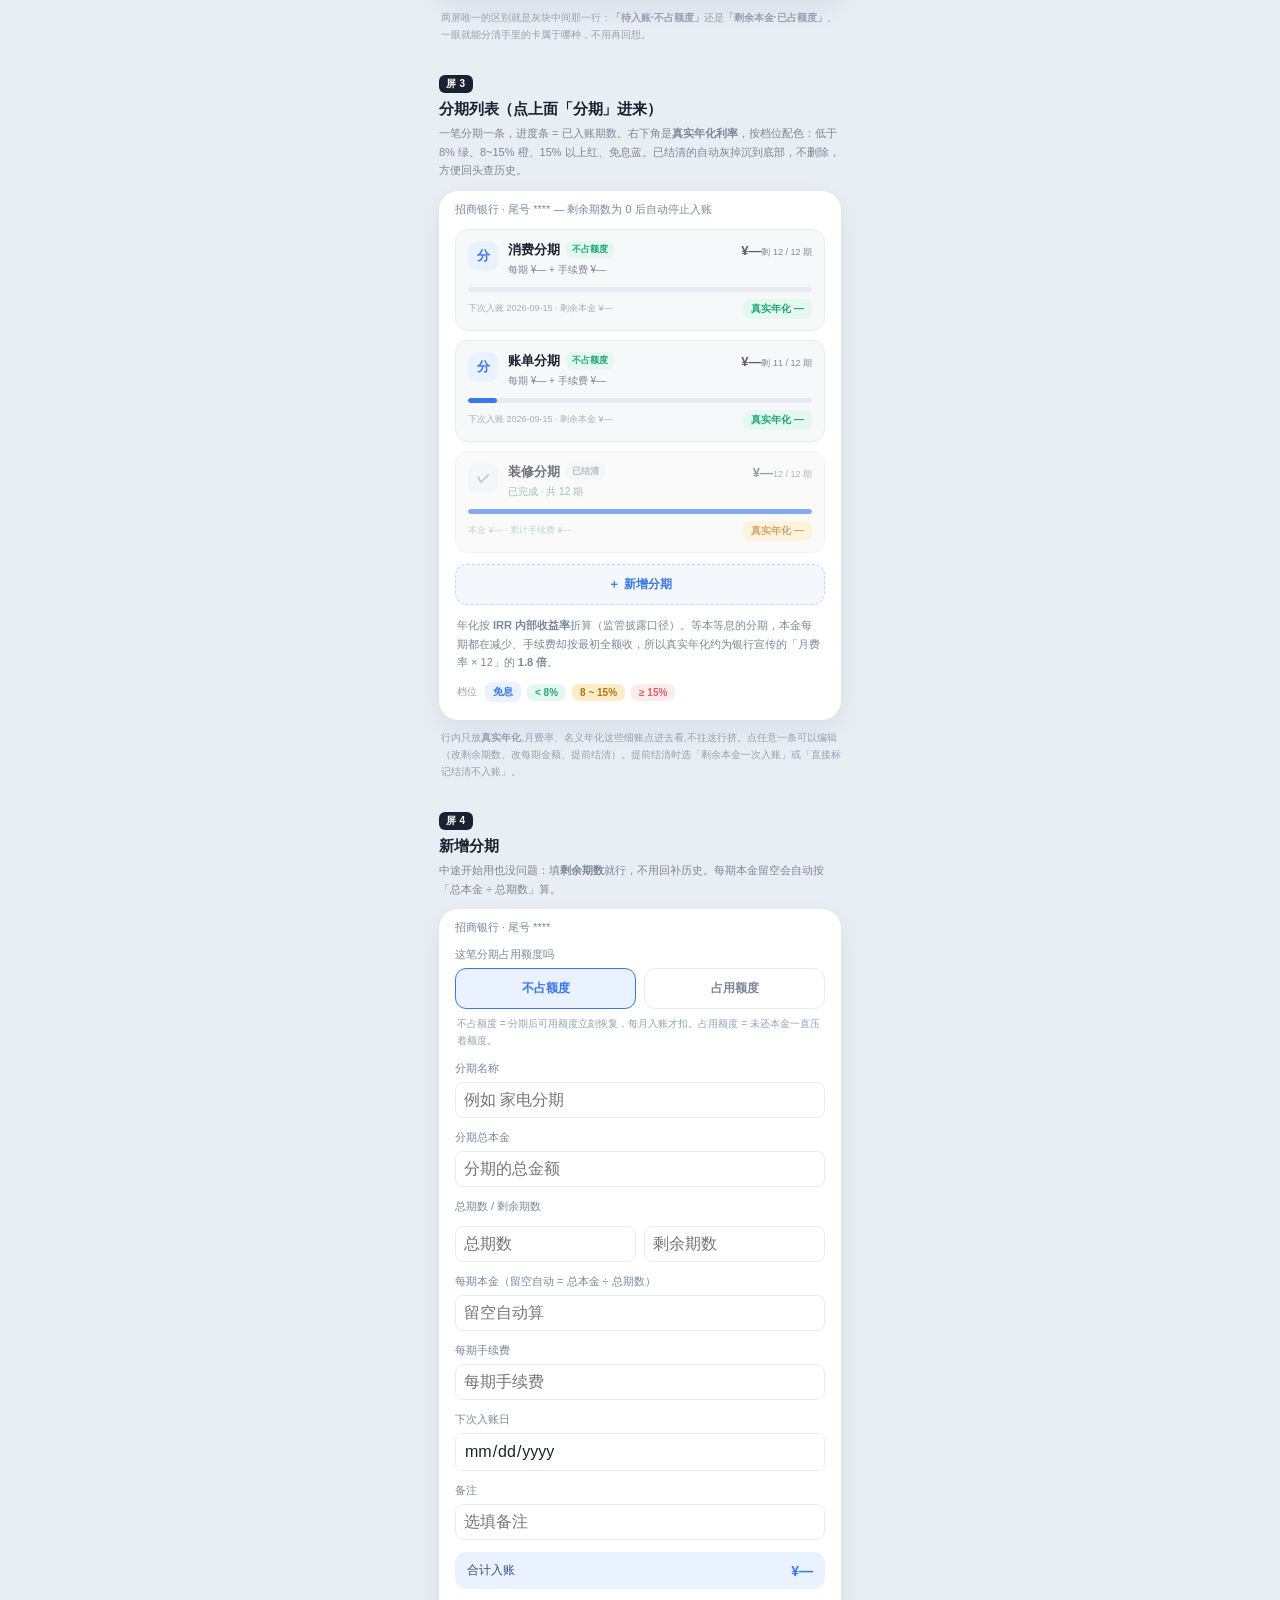
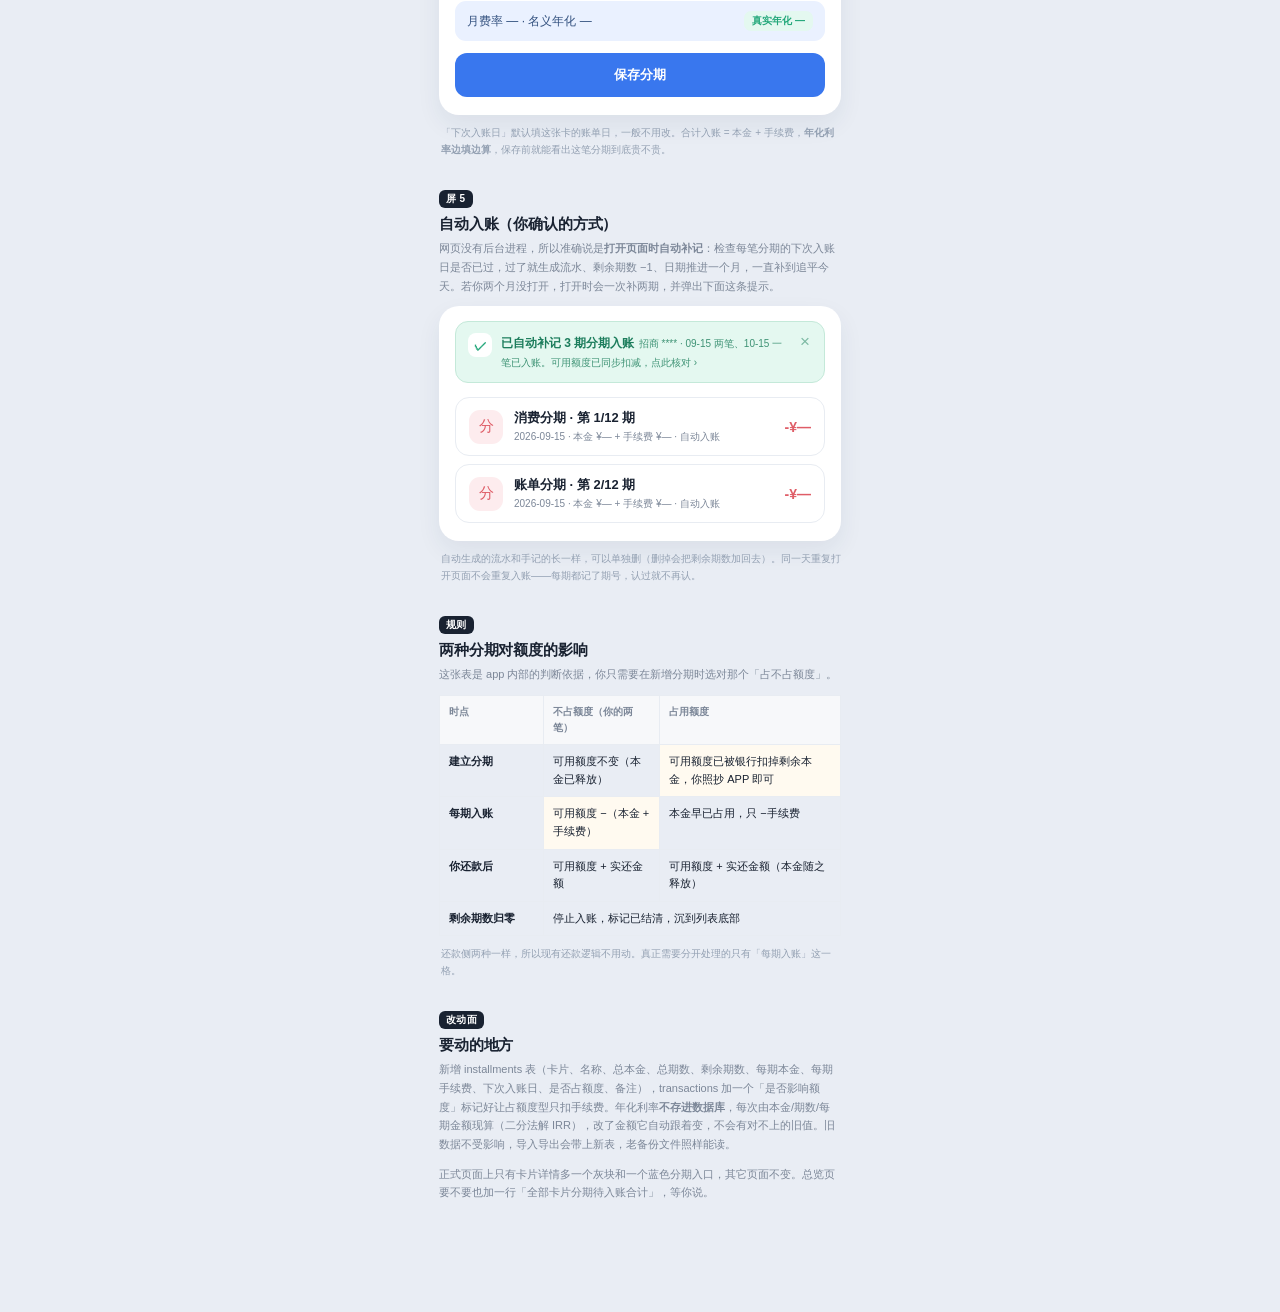
==== commit f0425ed4: "新增码牌归属名配色、逾期还款提醒与还款差额拆分 - 码牌列表把渠道方块换成归属人名字:名字排序去重后按哈希落色并顺延避让,10 人以内两两不同色,渠道改由右侧标签显示 - 登录后弹出逾期提醒(过了还款" ====
--- a/design-installment.html
+++ b/design-installment.html
@@ -92,55 +92,55 @@
 <section class="spec-sec">
   <span class="spec-num">屏 1</span>
   <h2 class="spec-h">卡片详情 · 不占额度的分期</h2>
-  <p class="spec-cap">就是你现在这两笔 48,000。可用额度确实是 150,000，没记错——本金已经从额度里放出来了。新增的灰色块把它解释清楚：待入账 96,000 是<b>将来</b>才会占额度的钱。</p>
-  <div class="mock">
-    <div class="detail-hero"><span class="bank-mark blue">招商</span><div><strong>招商银行</strong><span>经典白金 · 尾号 8842 · 黄乐</span></div></div>
+  <p class="spec-cap">以两笔不占额度的分期为例。可用额度就照银行 APP 那个数填——本金已经从额度里放出来了。新增的灰色块把它解释清楚：待入账本金是<b>将来</b>才会占额度的钱。</p>
+  <div class="mock">
+    <div class="detail-hero"><span class="bank-mark blue">招商</span><div><strong>招商银行</strong><span>经典白金 · 尾号 ****</span></div></div>
     <div class="detail-amount">¥0</div><div class="detail-caption">当前已用额度</div>
     <div class="detail-progress"><span style="width:0%"></span></div>
 
     <div class="limit-split">
-      <div class="ls-top"><span class="ls-label">可用额度<span class="ls-bank">与银行 APP 一致</span></span><span class="ls-value">¥150,000</span></div>
-      <div class="ls-line"><span>分期待入账本金 · 不占额度</span><b>¥96,000</b></div>
-      <div class="ls-line"><span>每月 15 日入账</span><b>¥8,133.06 × 12 期</b></div>
+      <div class="ls-top"><span class="ls-label">可用额度<span class="ls-bank">与银行 APP 一致</span></span><span class="ls-value">¥—</span></div>
+      <div class="ls-line"><span>分期待入账本金 · 不占额度</span><b>¥—</b></div>
+      <div class="ls-line"><span>每月 15 日入账</span><b>¥— × — 期</b></div>
     </div>
 
     <div class="detail-grid">
-      <div class="detail-cell"><span>总额度</span><strong>¥150,000</strong></div>
-      <div class="detail-cell"><span>固定 / 临时</span><strong>¥150,000 / ¥0</strong></div>
-      <div class="detail-cell"><span>账单日</span><strong>15</strong></div>
-      <div class="detail-cell"><span>还款日</span><strong>3</strong></div>
-    </div>
-
-    <div class="inst-entry"><span class="ie-icon">分</span><span class="ie-body"><span class="ie-title">分期 · 2 笔进行中</span><span class="ie-sub">下次入账 09-15 共 ¥8,133.06 · 剩 12 期 ›</span></span><span class="ie-state">查看</span></div>
+      <div class="detail-cell"><span>总额度</span><strong>¥—</strong></div>
+      <div class="detail-cell"><span>固定 / 临时</span><strong>¥— / ¥—</strong></div>
+      <div class="detail-cell"><span>账单日</span><strong>—</strong></div>
+      <div class="detail-cell"><span>还款日</span><strong>—</strong></div>
+    </div>
+
+    <div class="inst-entry"><span class="ie-icon">分</span><span class="ie-body"><span class="ie-title">分期 · 2 笔进行中</span><span class="ie-sub">下次入账 09-15 共 ¥— · 剩 — 期 ›</span></span><span class="ie-state">查看</span></div>
     <div class="annual-fee"><span class="af-icon">¥</span><span class="af-body"><span class="af-title">年费 · 1 条规则</span><span class="af-sub">点击查看/管理年费规则 ›</span></span><span class="af-state">查看</span></div>
   </div>
-  <p class="spec-note">要点：已用额度仍是 0（银行确实还没扣你钱），分期不污染这个数。灰块第二行让你随时知道未来 12 个月每月会被吃掉多少额度。</p>
+  <p class="spec-note">要点：已用额度仍是 0（银行确实还没扣钱），分期不污染这个数。灰块第二行让你随时知道未来每月会被吃掉多少额度。</p>
 </section>
 
 <!-- ============ 屏 2 ============ -->
 <section class="spec-sec">
   <span class="spec-num">屏 2</span>
   <h2 class="spec-h">卡片详情 · 占额度的分期</h2>
-  <p class="spec-cap">同样 15 万额度、同样分期 96,000，但这种分期银行 APP 里可用额度直接显示 54,000。你照抄 54,000 即可，app 帮你标注那 96,000 去哪了。</p>
-  <div class="mock">
-    <div class="detail-hero"><span class="bank-mark red">中信</span><div><strong>中信银行</strong><span>颜卡 · 尾号 3317 · 黄乐</span></div></div>
-    <div class="detail-amount">¥96,000</div><div class="detail-caption">当前已用额度</div>
+  <p class="spec-cap">同样的额度、同样的分期本金，但这种分期银行 APP 里可用额度会直接扣掉剩余本金。你照抄 APP 那个数即可，app 帮你标注被占的本金去哪了。</p>
+  <div class="mock">
+    <div class="detail-hero"><span class="bank-mark red">中信</span><div><strong>中信银行</strong><span>颜卡 · 尾号 ****</span></div></div>
+    <div class="detail-amount">¥—</div><div class="detail-caption">当前已用额度</div>
     <div class="detail-progress"><span style="width:64%"></span></div>
 
     <div class="limit-split">
-      <div class="ls-top"><span class="ls-label">可用额度<span class="ls-bank">与银行 APP 一致</span></span><span class="ls-value">¥54,000</span></div>
-      <div class="ls-line occupy"><span>分期剩余本金 · 已占额度</span><b>¥96,000</b></div>
-      <div class="ls-line"><span>每期还款后释放</span><b>¥8,000</b></div>
+      <div class="ls-top"><span class="ls-label">可用额度<span class="ls-bank">与银行 APP 一致</span></span><span class="ls-value">¥—</span></div>
+      <div class="ls-line occupy"><span>分期剩余本金 · 已占额度</span><b>¥—</b></div>
+      <div class="ls-line"><span>每期还款后释放</span><b>¥—</b></div>
     </div>
 
     <div class="detail-grid">
-      <div class="detail-cell"><span>总额度</span><strong>¥150,000</strong></div>
-      <div class="detail-cell"><span>固定 / 临时</span><strong>¥150,000 / ¥0</strong></div>
-      <div class="detail-cell"><span>账单日</span><strong>18</strong></div>
-      <div class="detail-cell"><span>还款日</span><strong>6</strong></div>
-    </div>
-
-    <div class="inst-entry"><span class="ie-icon">分</span><span class="ie-body"><span class="ie-title">分期 · 2 笔进行中（占额度）</span><span class="ie-sub">下次入账 09-18 共 ¥8,133.06 · 剩 12 期 ›</span></span><span class="ie-state">查看</span></div>
+      <div class="detail-cell"><span>总额度</span><strong>¥—</strong></div>
+      <div class="detail-cell"><span>固定 / 临时</span><strong>¥— / ¥—</strong></div>
+      <div class="detail-cell"><span>账单日</span><strong>—</strong></div>
+      <div class="detail-cell"><span>还款日</span><strong>—</strong></div>
+    </div>
+
+    <div class="inst-entry"><span class="ie-icon">分</span><span class="ie-body"><span class="ie-title">分期 · 2 笔进行中（占额度）</span><span class="ie-sub">下次入账 09-18 共 ¥— · 剩 — 期 ›</span></span><span class="ie-state">查看</span></div>
   </div>
   <p class="spec-note">两屏唯一的区别就是灰块中间那一行：<b>「待入账·不占额度」</b>还是<b>「剩余本金·已占额度」</b>。一眼就能分清手里的卡属于哪种，不用再回想。</p>
 </section>
@@ -152,45 +152,45 @@
   <h2 class="spec-h">分期列表（点上面「分期」进来）</h2>
   <p class="spec-cap">一笔分期一条，进度条 = 已入账期数。右下角是<b>真实年化利率</b>，按档位配色：低于 8% 绿、8~15% 橙、15% 以上红、免息蓝。已结清的自动灰掉沉到底部，不删除，方便回头查历史。</p>
   <div class="mock">
-    <p class="muted" style="margin:-4px 0 12px">招商银行 · 尾号 8842 — 剩余期数为 0 后自动停止入账</p>
+    <p class="muted" style="margin:-4px 0 12px">招商银行 · 尾号 **** — 剩余期数为 0 后自动停止入账</p>
 
     <div class="inst-row">
       <div class="ir-top">
         <span class="ir-ic">分</span>
         <span class="ir-body">
-          <span class="ir-title">消费分期 48,000<span class="inst-tag">不占额度</span></span>
-          <span class="ir-sub">每期 ¥4,000 + 手续费 ¥66.53</span>
+          <span class="ir-title">消费分期<span class="inst-tag">不占额度</span></span>
+          <span class="ir-sub">每期 ¥— + 手续费 ¥—</span>
         </span>
-        <span class="ir-amt"><span class="ir-per">¥4,066.53</span><span class="ir-left">剩 12 / 12 期</span></span>
+        <span class="ir-amt"><span class="ir-per">¥—</span><span class="ir-left">剩 12 / 12 期</span></span>
       </div>
       <div class="inst-bar"><span style="width:0%"></span></div>
-      <div class="inst-foot"><span>下次入账 2026-09-15 · 剩余本金 ¥48,000</span><span class="rate-chip low">真实年化 3.06%</span></div>
+      <div class="inst-foot"><span>下次入账 2026-09-15 · 剩余本金 ¥—</span><span class="rate-chip low">真实年化 —</span></div>
     </div>
 
     <div class="inst-row">
       <div class="ir-top">
         <span class="ir-ic">分</span>
         <span class="ir-body">
-          <span class="ir-title">账单分期 48,000<span class="inst-tag">不占额度</span></span>
-          <span class="ir-sub">每期 ¥4,000 + 手续费 ¥66.53</span>
+          <span class="ir-title">账单分期<span class="inst-tag">不占额度</span></span>
+          <span class="ir-sub">每期 ¥— + 手续费 ¥—</span>
         </span>
-        <span class="ir-amt"><span class="ir-per">¥4,066.53</span><span class="ir-left">剩 11 / 12 期</span></span>
+        <span class="ir-amt"><span class="ir-per">¥—</span><span class="ir-left">剩 11 / 12 期</span></span>
       </div>
       <div class="inst-bar"><span style="width:8.3%"></span></div>
-      <div class="inst-foot"><span>下次入账 2026-09-15 · 剩余本金 ¥44,000</span><span class="rate-chip low">真实年化 3.06%</span></div>
+      <div class="inst-foot"><span>下次入账 2026-09-15 · 剩余本金 ¥—</span><span class="rate-chip low">真实年化 —</span></div>
     </div>
 
     <div class="inst-row settled">
       <div class="ir-top">
         <span class="ir-ic">✓</span>
         <span class="ir-body">
-          <span class="ir-title">装修分期 30,000<span class="inst-tag done">已结清</span></span>
-          <span class="ir-sub">2025-07 ~ 2026-06 · 共 12 期</span>
+          <span class="ir-title">装修分期<span class="inst-tag done">已结清</span></span>
+          <span class="ir-sub">已完成 · 共 12 期</span>
         </span>
-        <span class="ir-amt"><span class="ir-per">¥2,698</span><span class="ir-left">12 / 12 期</span></span>
+        <span class="ir-amt"><span class="ir-per">¥—</span><span class="ir-left">12 / 12 期</span></span>
       </div>
       <div class="inst-bar"><span style="width:100%"></span></div>
-      <div class="inst-foot"><span>本金 ¥30,000 · 累计手续费 ¥2,376</span><span class="rate-chip mid">真实年化 14.31%</span></div>
+      <div class="inst-foot"><span>本金 ¥— · 累计手续费 ¥—</span><span class="rate-chip mid">真实年化 —</span></div>
     </div>
 
     <button class="add-rule">＋ 新增分期</button>
@@ -206,7 +206,7 @@
   <h2 class="spec-h">新增分期</h2>
   <p class="spec-cap">中途开始用也没问题：填<b>剩余期数</b>就行，不用回补历史。每期本金留空会自动按「总本金 ÷ 总期数」算。</p>
   <div class="mock">
-    <p class="muted" style="margin:-4px 0 10px">招商银行 · 尾号 8842</p>
+    <p class="muted" style="margin:-4px 0 10px">招商银行 · 尾号 ****</p>
 
     <label class="field-label">这笔分期占用额度吗</label>
     <div class="type-seg">
@@ -216,31 +216,31 @@
     <p class="spec-note" style="margin-top:6px">不占额度 = 分期后可用额度立刻恢复，每月入账才扣。占用额度 = 未还本金一直压着额度。</p>
 
     <label class="field-label">分期名称</label>
-    <input class="modal-input" value="消费分期 48,000" readonly>
+    <input class="modal-input" placeholder="例如 家电分期" readonly>
 
     <label class="field-label">分期总本金</label>
-    <input class="modal-input" value="48000" readonly>
+    <input class="modal-input" placeholder="分期的总金额" readonly>
 
     <label class="field-label">总期数 / 剩余期数</label>
-    <div class="query-bar"><input class="modal-input" value="12" readonly><input class="modal-input" value="12" readonly></div>
-
-    <label class="field-label">每期本金（留空自动 = 48000 ÷ 12）</label>
-    <input class="modal-input" value="4000" readonly>
+    <div class="query-bar"><input class="modal-input" placeholder="总期数" readonly><input class="modal-input" placeholder="剩余期数" readonly></div>
+
+    <label class="field-label">每期本金（留空自动 = 总本金 ÷ 总期数）</label>
+    <input class="modal-input" placeholder="留空自动算" readonly>
 
     <label class="field-label">每期手续费</label>
-    <input class="modal-input" value="66.53" readonly>
+    <input class="modal-input" placeholder="每期手续费" readonly>
 
     <label class="field-label">下次入账日</label>
-    <input class="modal-input" type="date" value="2026-09-15" readonly>
+    <input class="modal-input" type="date" readonly>
 
     <label class="field-label">备注</label>
-    <input class="modal-input" placeholder="例如 家电分期" readonly>
-
-    <div class="settle-line"><span>12 期合计入账</span><strong>¥48,798.36</strong></div>
-    <div class="settle-line"><span>月费率 0.139% · 名义年化 1.66%</span><span class="rate-chip low">真实年化 3.06%</span></div>
+    <input class="modal-input" placeholder="选填备注" readonly>
+
+    <div class="settle-line"><span>合计入账</span><strong>¥—</strong></div>
+    <div class="settle-line"><span>月费率 — · 名义年化 —</span><span class="rate-chip low">真实年化 —</span></div>
     <button class="primary-action">保存分期</button>
   </div>
-  <p class="spec-note">「下次入账日」默认填这张卡的账单日，一般不用改。合计入账 = 本金 48,000 + 手续费 798.36，<b>年化利率边填边算</b>，保存前就能看出这笔分期到底贵不贵。</p>
+  <p class="spec-note">「下次入账日」默认填这张卡的账单日，一般不用改。合计入账 = 本金 + 手续费，<b>年化利率边填边算</b>，保存前就能看出这笔分期到底贵不贵。</p>
 </section>
 
 <!-- ============ 屏 5 ============ -->
@@ -253,7 +253,7 @@
       <span class="ap-ic">✓</span>
       <span class="ap-body">
         <span class="ap-title">已自动补记 3 期分期入账</span>
-        <span class="ap-sub">招商 8842 · 09-15 两笔共 ¥8,133.06；10-15 一笔 ¥4,066.53。可用额度已同步扣减，点此核对 ›</span>
+        <span class="ap-sub">招商 **** · 09-15 两笔、10-15 一笔已入账。可用额度已同步扣减，点此核对 ›</span>
       </span>
       <button class="ap-x">×</button>
     </div>
@@ -261,13 +261,13 @@
     <div class="flow-list">
       <div class="flow-item">
         <span class="flow-ic out">分</span>
-        <span class="flow-main"><span class="flow-title">消费分期 · 第 1/12 期</span><span class="flow-meta">2026-09-15 · 本金 ¥4,000 + 手续费 ¥66.53 · 自动入账</span></span>
-        <span class="flow-amt out">-¥4,066.53</span>
+        <span class="flow-main"><span class="flow-title">消费分期 · 第 1/12 期</span><span class="flow-meta">2026-09-15 · 本金 ¥— + 手续费 ¥— · 自动入账</span></span>
+        <span class="flow-amt out">-¥—</span>
       </div>
       <div class="flow-item">
         <span class="flow-ic out">分</span>
-        <span class="flow-main"><span class="flow-title">账单分期 · 第 2/12 期</span><span class="flow-meta">2026-09-15 · 本金 ¥4,000 + 手续费 ¥66.53 · 自动入账</span></span>
-        <span class="flow-amt out">-¥4,066.53</span>
+        <span class="flow-main"><span class="flow-title">账单分期 · 第 2/12 期</span><span class="flow-meta">2026-09-15 · 本金 ¥— + 手续费 ¥— · 自动入账</span></span>
+        <span class="flow-amt out">-¥—</span>
       </div>
     </div>
   </div>
@@ -282,7 +282,7 @@
   <table class="rule-table">
     <tr><th style="width:26%">时点</th><th>不占额度（你的两笔）</th><th>占用额度</th></tr>
     <tr><td><b>建立分期</b></td><td>可用额度不变（本金已释放）</td><td class="hit">可用额度已被银行扣掉剩余本金，你照抄 APP 即可</td></tr>
-    <tr><td><b>每期入账</b></td><td class="hit">可用额度 −（本金 + 手续费）<br>= −¥4,066.53</td><td>本金早已占用，只 −手续费<br>= −¥66.53</td></tr>
+    <tr><td><b>每期入账</b></td><td class="hit">可用额度 −（本金 + 手续费）</td><td>本金早已占用，只 −手续费</td></tr>
     <tr><td><b>你还款后</b></td><td>可用额度 + 实还金额</td><td>可用额度 + 实还金额（本金随之释放）</td></tr>
     <tr><td><b>剩余期数归零</b></td><td colspan="2">停止入账，标记已结清，沉到列表底部</td></tr>
   </table>
--- a/styles.css
+++ b/styles.css
@@ -140,3 +140,73 @@
 /* iOS 兜底:文本输入框默认字号 16px,否则 Safari 聚焦时会自动放大整页(把右边界推出屏幕)。
    用最低优先级的元素选择器,不会覆盖 .big-amount-input(30px)等更具体的类。 */
 input,textarea,select{font-size:16px}
+/* 码牌页(收款码牌) */
+.plate-filter{display:flex;align-items:center;justify-content:space-between;margin:0 2px 12px}
+.plate-filter .plate-count{font-size:12px;color:var(--muted)}
+.plate-filter .pf-btns{display:flex;gap:6px}
+.plate-filter .pf-btns button{border:1px solid var(--line);background:var(--surface);border-radius:8px;padding:4px 10px;font-size:11px;font-weight:600;color:var(--muted);cursor:pointer}
+.plate-filter .pf-btns button.on{border-color:var(--blue);background:var(--blue-soft);color:var(--blue)}
+.plate-list{display:flex;flex-direction:column;gap:10px}
+.plate{display:flex;align-items:center;gap:12px;background:var(--surface);border:1px solid var(--line);border-radius:16px;padding:13px 14px;box-shadow:0 4px 12px rgba(31,50,80,.035);width:100%;text-align:left;cursor:pointer;max-width:100%}
+.plate .pm{width:42px;height:42px;border-radius:13px;display:grid;place-items:center;font-size:16px;font-weight:800;color:#fff;flex:0 0 auto}
+.pm.ali{background:#1677ff}.pm.wx{background:#07c160}.pm.none{background:#aab3bf}
+.plate-main{min-width:0;flex:1;display:flex;flex-direction:column;gap:5px}
+.plate-name{font-size:14px;font-weight:700;white-space:nowrap;overflow:hidden;text-overflow:ellipsis}
+.plate-owner{font-size:11px;color:var(--muted)}.plate-owner b{color:#59636f;font-weight:600}
+.plate-right{text-align:right;display:flex;flex-direction:column;align-items:flex-end;gap:6px;flex:0 0 auto}
+.way{font-size:10px;font-weight:700;padding:3px 9px;border-radius:8px;white-space:nowrap}
+.way.ali{background:#e9f2ff;color:#1677ff}.way.wx{background:#e5f8ee;color:#07c160}.way.none{background:#f0f2f5;color:#8993a2}
+.plate-time{font-size:10px;color:var(--muted);white-space:nowrap}
+.plate-ctx{display:flex;align-items:center;gap:10px;background:#f7f8fa;border:1px solid var(--line);border-radius:13px;padding:10px 12px;margin:2px 0 4px}
+.plate-ctx .pm{width:34px;height:34px;border-radius:10px;display:grid;place-items:center;font-size:14px;font-weight:800;color:#fff;flex:0 0 auto}
+.plate-ctx b{font-size:13px}.plate-ctx small{display:block;font-size:11px;color:var(--muted);margin-top:2px}
+.way-seg{display:grid;grid-template-columns:repeat(2,1fr);gap:8px;margin-top:6px}
+.way-seg button{display:flex;align-items:center;justify-content:center;gap:6px;border:1px solid var(--line);background:#fff;border-radius:11px;padding:11px 4px;font-size:13px;font-weight:700;color:var(--muted);cursor:pointer}
+.way-seg button.ali.on{border-color:#1677ff;background:#e9f2ff;color:#1677ff}
+.way-seg button.wx.on{border-color:#07c160;background:#e5f8ee;color:#07c160}
+.way-seg .dot{width:18px;height:18px;border-radius:6px;display:grid;place-items:center;font-size:11px;color:#fff;font-weight:800}
+.way-seg button.ali .dot{background:#1677ff}.way-seg button.wx .dot{background:#07c160}
+.field-label .hint{color:#a2abb8;font-weight:400}
+.sort-row small{display:block;font-size:11px;color:var(--muted);font-weight:400;margin-top:2px}
+
+/* ---------- 码牌归属名配色 / 逾期还款提醒 / 还款差额(整块追加在文件末尾) ----------
+   必须放最后:.pm.n3 和 .plate .pm 的优先级同为 (0,2,0),靠顺序取胜,提前放会被字号覆盖。 */
+.pm.oc-blue{background:#3d76dc}.pm.oc-teal{background:#27a992}.pm.oc-orange{background:#ed9a3d}
+.pm.oc-purple{background:#8b67d8}.pm.oc-red{background:#dc626c}.pm.oc-cyan{background:#2b8fbf}
+.pm.oc-green{background:#4f9e46}.pm.oc-magenta{background:#c8579f}.pm.oc-brown{background:#a3743f}
+.pm.oc-slate{background:#5a7d9a}
+.pm.n3{font-size:12px;letter-spacing:-.5px}
+.plate-ctx .pm.n3{font-size:10px;letter-spacing:-.5px}
+/* 删除码牌那一行的方块原来靠 app.js 的行内样式撑,改成归属名后行内样式已去掉,尺寸在这里给 */
+.pick-row .pm{width:32px;height:32px;border-radius:9px;display:grid;place-items:center;font-size:12px;font-weight:800;color:#fff;flex:0 0 auto}
+.pick-row .pm.n3{font-size:9px;letter-spacing:-.5px}
+
+/* 卡片列表:逾期标红,和已有的 .due-today(今日还款,浅红)分开,红得更实一点 */
+.card-item.overdue{border-color:#e79aa1;background:#fff1f2;box-shadow:0 4px 14px rgba(223,93,103,.2)}
+.late-badge{font-size:9px;font-weight:800;color:#fff;background:#c8323f;border-radius:6px;padding:2px 7px;letter-spacing:.02em;margin-left:6px}
+.card-due.late{color:#c8323f;font-weight:700}
+
+/* 登录后的逾期提醒弹窗 */
+.due-lead{font-size:12px;line-height:1.6;color:var(--muted);margin:-4px 0 10px}
+.due-list{display:flex;flex-direction:column;gap:8px}
+.due-item{display:flex;align-items:flex-start;gap:10px;border:1px solid #f0b3b8;background:#fff6f6;border-radius:13px;padding:11px 12px;cursor:pointer}
+.due-main{flex:1;min-width:0;display:flex;flex-direction:column;gap:3px}
+.due-name{font-size:13px;font-weight:800;display:flex;align-items:center;flex-wrap:wrap;gap:6px}
+.due-badge{font-style:normal;font-size:9px;font-weight:800;color:#fff;background:#c8323f;border-radius:6px;padding:2px 6px}
+.due-meta{font-size:11px;color:var(--muted);line-height:1.5}
+.due-right{flex:0 0 auto;text-align:right;display:flex;flex-direction:column;gap:2px}
+.due-amt{font-size:15px;font-weight:800;color:#c8323f}
+.due-sub{font-size:10px;color:var(--muted)}
+.due-total{display:flex;justify-content:space-between;align-items:center;margin-top:12px;padding:11px 12px;background:#f7f8fa;border:1px solid var(--line);border-radius:13px;font-size:12px;color:var(--muted)}
+.due-total strong{font-size:15px;color:#c8323f}
+
+/* 记还款时的差额提示 */
+.diff-box{display:flex;align-items:center;gap:10px;margin-top:8px;padding:10px 12px;background:#f4f8ff;border:1px solid #cfe0ff;border-radius:12px}
+.diff-box.hide{display:none}
+.dbi{flex:1;min-width:0;font-size:12px;color:#2a4d8f;line-height:1.5}
+.dbi b{font-weight:800}
+.dbt{display:block;font-size:11px;color:var(--muted);margin-top:2px}
+.sw{flex:0 0 auto;width:40px;height:24px;border-radius:12px;background:var(--blue);position:relative;cursor:pointer;transition:background .15s}
+.sw::after{content:'';position:absolute;top:2px;left:18px;width:20px;height:20px;border-radius:10px;background:#fff;transition:left .15s}
+.sw.off{background:#ccd3dd}.sw.off::after{left:2px}
+.diff-chip{font-style:normal;display:inline-block;margin-left:6px;font-size:9px;font-weight:800;color:#fff;background:var(--blue);border-radius:5px;padding:1px 5px;vertical-align:1px}
